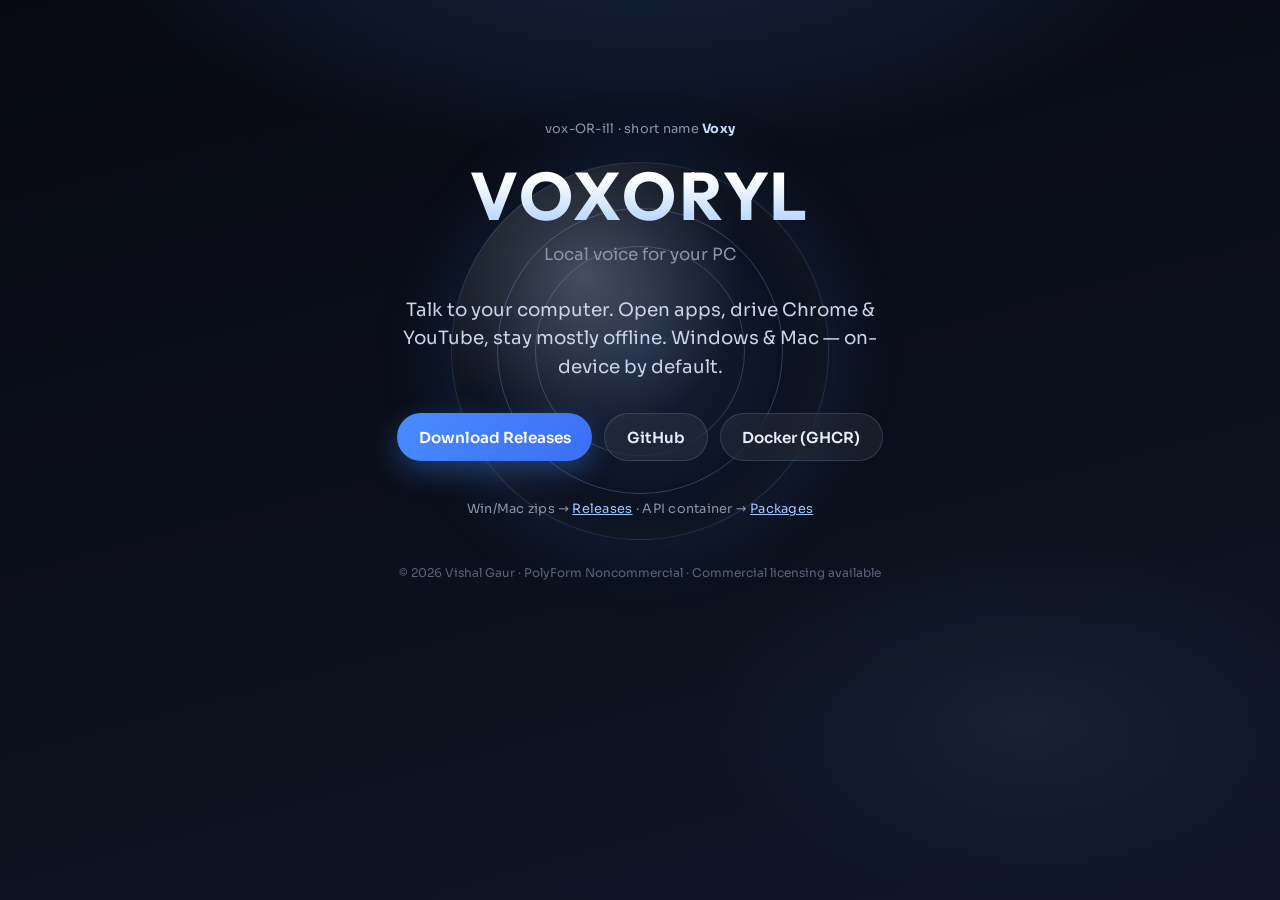
==== docs/index.html @ c4ff41f0 "Make the GitHub repo page premium: visuals, GHCR package, Pages, and community templates. Adds hero/" ====
<!DOCTYPE html>
<html lang="en">
<head>
  <meta charset="utf-8" />
  <meta name="viewport" content="width=device-width, initial-scale=1" />
  <title>VOXORYL — Voxy · Local voice for your PC</title>
  <meta name="description" content="VOXORYL (Voxy) — talk to your computer. Opens apps, Chrome, YouTube. On-device." />
  <meta property="og:title" content="VOXORYL (Voxy)" />
  <meta property="og:description" content="Local PC voice assistant — on-device, Windows & Mac." />
  <meta property="og:image" content="assets/social-preview.png" />
  <meta name="twitter:card" content="summary_large_image" />
  <link rel="icon" href="assets/voxoryl-icon.svg" type="image/svg+xml" />
  <link rel="preconnect" href="https://fonts.googleapis.com" />
  <link rel="preconnect" href="https://fonts.gstatic.com" crossorigin />
  <link href="https://fonts.googleapis.com/css2?family=Outfit:wght@500;600;700&family=Sora:wght@400;500;600&display=swap" rel="stylesheet" />
  <style>
    :root {
      --bg0: #070a12;
      --bg1: #0c101c;
      --ink: #e8eef8;
      --muted: #8a94a6;
      --royal: #4a8cff;
      --glass: rgba(255, 255, 255, 0.06);
      --line: rgba(160, 200, 255, 0.18);
      --font-d: "Outfit", system-ui, sans-serif;
      --font-b: "Sora", system-ui, sans-serif;
    }
    * { box-sizing: border-box; }
    html, body { margin: 0; min-height: 100%; }
    body {
      font-family: var(--font-b);
      color: var(--ink);
      background:
        radial-gradient(ellipse 80% 50% at 50% -10%, rgba(74, 140, 255, 0.22), transparent 55%),
        radial-gradient(ellipse 50% 40% at 80% 80%, rgba(126, 200, 248, 0.08), transparent 50%),
        linear-gradient(165deg, var(--bg0), var(--bg1) 60%, #101628);
      overflow-x: hidden;
    }
    .orb {
      position: fixed;
      width: 42vmin;
      height: 42vmin;
      border-radius: 50%;
      top: 18%;
      left: 50%;
      transform: translateX(-50%);
      background: radial-gradient(circle at 35% 30%, rgba(230, 240, 255, 0.25), transparent 45%),
                  radial-gradient(circle at 50% 50%, rgba(74, 140, 255, 0.15), transparent 70%);
      border: 1px solid var(--line);
      box-shadow: 0 0 80px rgba(74, 140, 255, 0.15), inset 0 0 60px rgba(160, 200, 255, 0.08);
      animation: breathe 7s ease-in-out infinite;
      pointer-events: none;
      z-index: 0;
    }
    .orb::before, .orb::after {
      content: "";
      position: absolute;
      inset: 12%;
      border-radius: 50%;
      border: 1px solid rgba(160, 200, 255, 0.25);
      animation: spin 28s linear infinite;
    }
    .orb::after { inset: 22%; animation-direction: reverse; animation-duration: 18s; border-color: rgba(200, 220, 255, 0.2); }
    @keyframes breathe {
      0%, 100% { transform: translateX(-50%) scale(1); opacity: 0.85; }
      50% { transform: translateX(-50%) scale(1.04); opacity: 1; }
    }
    @keyframes spin { to { transform: rotate(360deg); } }
    @keyframes rise {
      from { opacity: 0; transform: translateY(18px); }
      to { opacity: 1; transform: translateY(0); }
    }
    main {
      position: relative;
      z-index: 1;
      max-width: 720px;
      margin: 0 auto;
      padding: clamp(3rem, 12vh, 7rem) 1.5rem 4rem;
      text-align: center;
      animation: rise 0.9s cubic-bezier(0.22, 1, 0.36, 1) both;
    }
    .brand {
      font-family: var(--font-d);
      font-weight: 700;
      font-size: clamp(2.6rem, 9vw, 4.2rem);
      letter-spacing: 0.04em;
      margin: 0 0 0.35rem;
      background: linear-gradient(180deg, #fff 30%, #a0c8ff);
      -webkit-background-clip: text;
      background-clip: text;
      color: transparent;
    }
    .tag {
      color: var(--muted);
      font-size: 1.05rem;
      margin: 0 0 1.75rem;
      line-height: 1.5;
    }
    .pitch {
      font-size: 1.15rem;
      line-height: 1.55;
      max-width: 28em;
      margin: 0 auto 2rem;
      color: #c8d4e8;
    }
    .cta {
      display: flex;
      flex-wrap: wrap;
      gap: 0.75rem;
      justify-content: center;
      margin-bottom: 2.5rem;
    }
    a.btn {
      display: inline-flex;
      align-items: center;
      gap: 0.4rem;
      padding: 0.85rem 1.35rem;
      border-radius: 999px;
      text-decoration: none;
      font-weight: 600;
      font-size: 0.95rem;
      transition: transform 0.2s ease, box-shadow 0.2s ease;
    }
    a.btn:hover { transform: translateY(-2px); }
    a.primary {
      background: linear-gradient(135deg, #4a8cff, #3b6ef5);
      color: #fff;
      box-shadow: 0 10px 28px rgba(74, 140, 255, 0.35);
    }
    a.ghost {
      background: var(--glass);
      color: var(--ink);
      border: 1px solid var(--line);
      backdrop-filter: blur(12px);
    }
    .meta {
      font-size: 0.8rem;
      color: var(--muted);
      letter-spacing: 0.02em;
    }
    .meta a { color: #a0c8ff; }
    footer {
      margin-top: 3rem;
      font-size: 0.75rem;
      color: #5a6478;
    }
  </style>
</head>
<body>
  <div class="orb" aria-hidden="true"></div>
  <main>
    <p class="meta" style="margin-bottom:1rem">vox-OR-ill · short name <strong style="color:#c8dcff">Voxy</strong></p>
    <h1 class="brand">VOXORYL</h1>
    <p class="tag">Local voice for your PC</p>
    <p class="pitch">Talk to your computer. Open apps, drive Chrome &amp; YouTube, stay mostly offline. Windows &amp; Mac — on-device by default.</p>
    <div class="cta">
      <a class="btn primary" href="https://github.com/vishalgaur1/VOXORYL/releases">Download Releases</a>
      <a class="btn ghost" href="https://github.com/vishalgaur1/VOXORYL">GitHub</a>
      <a class="btn ghost" href="https://github.com/vishalgaur1/VOXORYL/pkgs/container/voxoryl">Docker (GHCR)</a>
    </div>
    <p class="meta">
      Win/Mac zips → <a href="https://github.com/vishalgaur1/VOXORYL/releases">Releases</a>
      · API container → <a href="https://github.com/vishalgaur1/VOXORYL/pkgs/container/voxoryl">Packages</a>
    </p>
    <footer>© 2026 Vishal Gaur · PolyForm Noncommercial · Commercial licensing available</footer>
  </main>
</body>
</html>
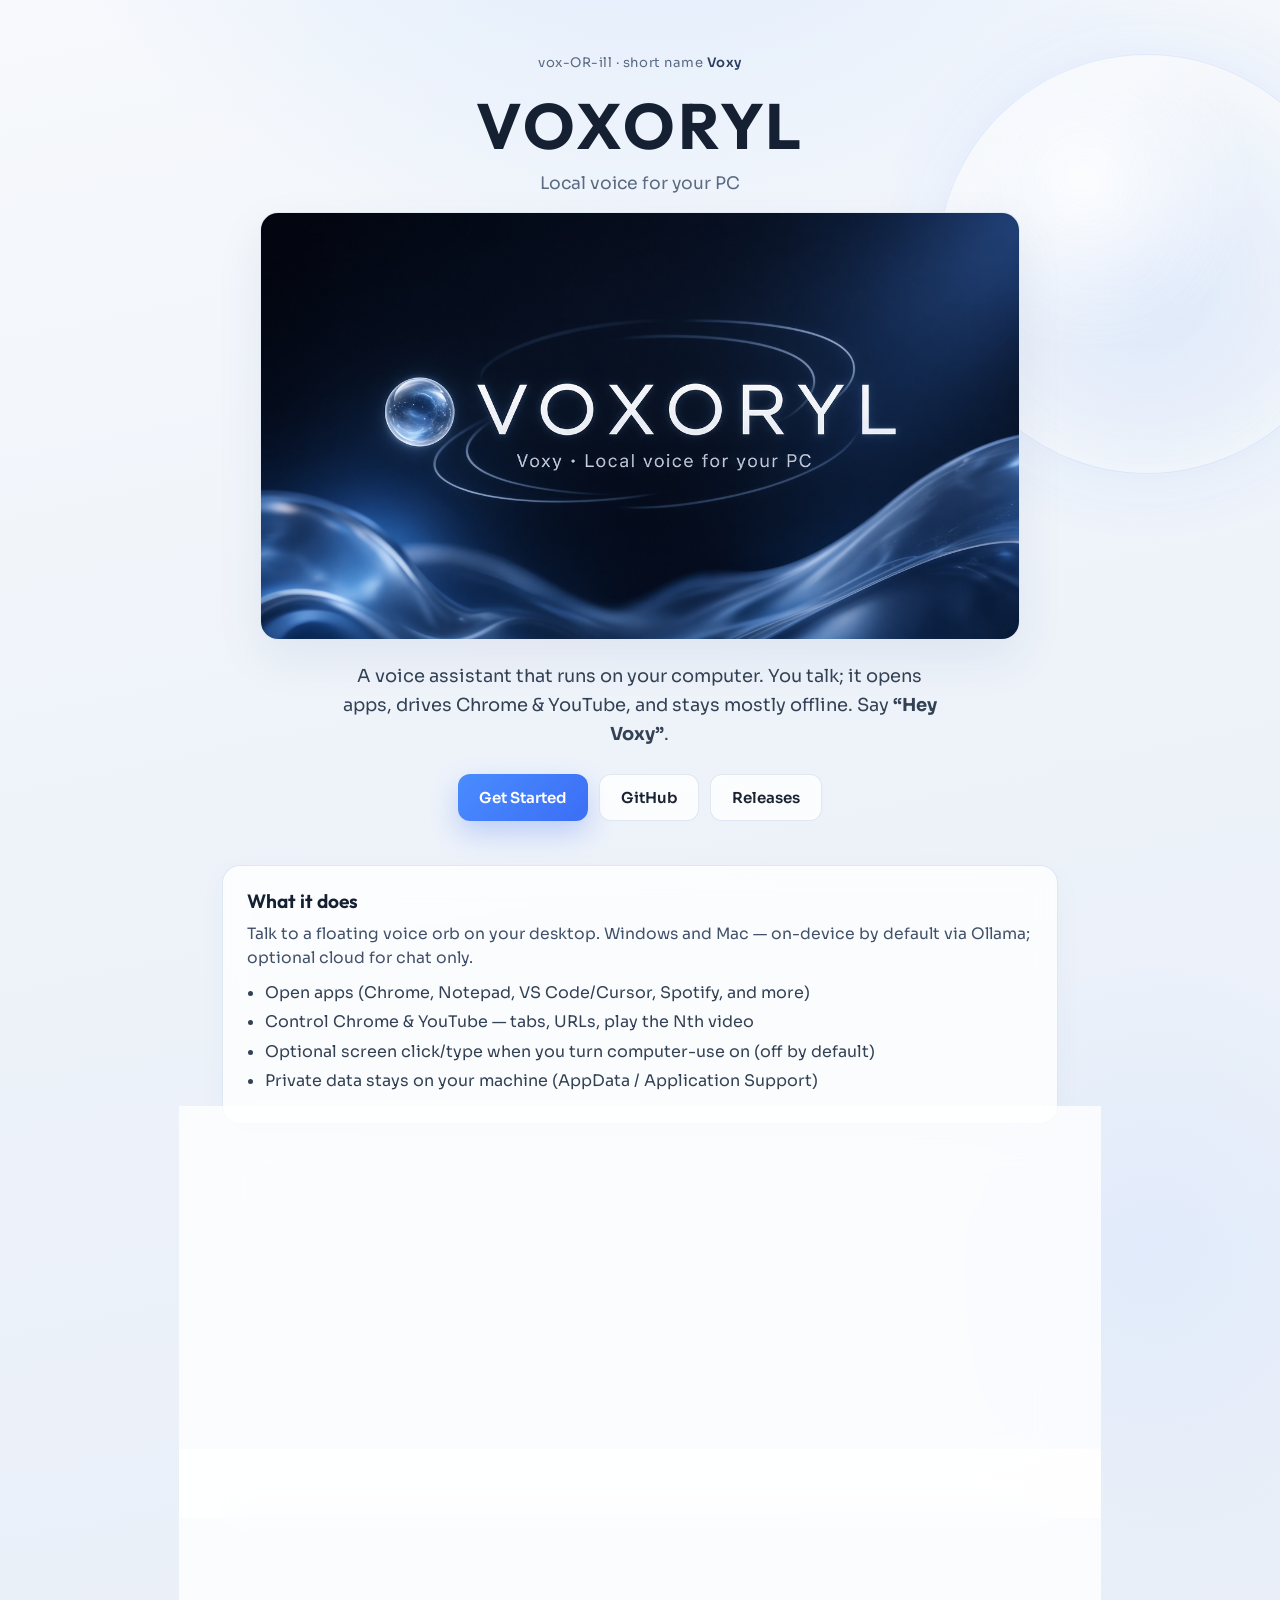
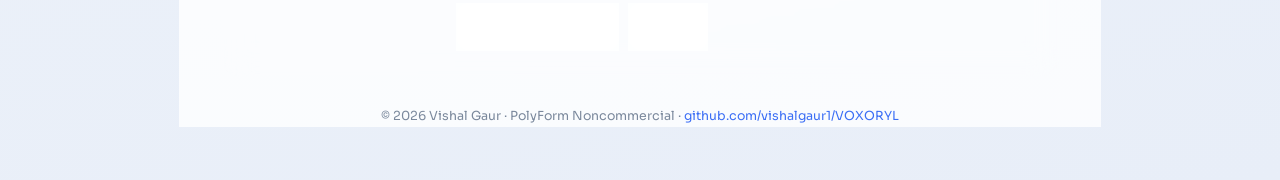
==== commit a192cdc7: "Fix GHCR unknown/unknown attestations and refresh Pages/wiki aura docs. Disable buildx provenance/SB" ====
--- a/docs/index.html
+++ b/docs/index.html
@@ -15,154 +15,254 @@
   <link href="https://fonts.googleapis.com/css2?family=Outfit:wght@500;600;700&family=Sora:wght@400;500;600&display=swap" rel="stylesheet" />
   <style>
     :root {
-      --bg0: #070a12;
-      --bg1: #0c101c;
-      --ink: #e8eef8;
-      --muted: #8a94a6;
-      --royal: #4a8cff;
-      --glass: rgba(255, 255, 255, 0.06);
-      --line: rgba(160, 200, 255, 0.18);
+      --bg0: #f7f9fc;
+      --bg1: #eef3fa;
+      --bg2: #e8eef8;
+      --ink: #1a2332;
+      --muted: #5a6b82;
+      --royal: #3b6ef5;
+      --royal-soft: #4a8cff;
+      --surface: rgba(255, 255, 255, 0.78);
+      --line: rgba(74, 120, 180, 0.16);
+      --shadow: 0 18px 48px rgba(40, 70, 120, 0.08);
       --font-d: "Outfit", system-ui, sans-serif;
       --font-b: "Sora", system-ui, sans-serif;
     }
     * { box-sizing: border-box; }
+    html { scroll-behavior: smooth; }
     html, body { margin: 0; min-height: 100%; }
     body {
       font-family: var(--font-b);
       color: var(--ink);
       background:
-        radial-gradient(ellipse 80% 50% at 50% -10%, rgba(74, 140, 255, 0.22), transparent 55%),
-        radial-gradient(ellipse 50% 40% at 80% 80%, rgba(126, 200, 248, 0.08), transparent 50%),
-        linear-gradient(165deg, var(--bg0), var(--bg1) 60%, #101628);
+        radial-gradient(ellipse 90% 55% at 50% -15%, rgba(160, 200, 255, 0.35), transparent 55%),
+        radial-gradient(ellipse 45% 35% at 90% 70%, rgba(200, 220, 255, 0.28), transparent 50%),
+        linear-gradient(168deg, var(--bg0) 0%, var(--bg1) 42%, var(--bg2) 100%);
       overflow-x: hidden;
     }
     .orb {
       position: fixed;
-      width: 42vmin;
-      height: 42vmin;
+      width: min(48vmin, 420px);
+      height: min(48vmin, 420px);
       border-radius: 50%;
-      top: 18%;
-      left: 50%;
-      transform: translateX(-50%);
-      background: radial-gradient(circle at 35% 30%, rgba(230, 240, 255, 0.25), transparent 45%),
-                  radial-gradient(circle at 50% 50%, rgba(74, 140, 255, 0.15), transparent 70%);
-      border: 1px solid var(--line);
-      box-shadow: 0 0 80px rgba(74, 140, 255, 0.15), inset 0 0 60px rgba(160, 200, 255, 0.08);
-      animation: breathe 7s ease-in-out infinite;
+      top: 6%;
+      right: -6%;
+      background:
+        radial-gradient(circle at 35% 30%, rgba(255, 255, 255, 0.9), transparent 42%),
+        radial-gradient(circle at 50% 55%, rgba(74, 140, 255, 0.14), transparent 68%);
+      border: 1px solid rgba(74, 140, 255, 0.14);
+      box-shadow: 0 0 90px rgba(74, 140, 255, 0.12), inset 0 0 50px rgba(255, 255, 255, 0.45);
+      animation: breathe 8s ease-in-out infinite;
       pointer-events: none;
       z-index: 0;
-    }
-    .orb::before, .orb::after {
-      content: "";
-      position: absolute;
-      inset: 12%;
-      border-radius: 50%;
-      border: 1px solid rgba(160, 200, 255, 0.25);
-      animation: spin 28s linear infinite;
-    }
-    .orb::after { inset: 22%; animation-direction: reverse; animation-duration: 18s; border-color: rgba(200, 220, 255, 0.2); }
+      opacity: 0.85;
+    }
     @keyframes breathe {
-      0%, 100% { transform: translateX(-50%) scale(1); opacity: 0.85; }
-      50% { transform: translateX(-50%) scale(1.04); opacity: 1; }
-    }
-    @keyframes spin { to { transform: rotate(360deg); } }
+      0%, 100% { transform: scale(1); opacity: 0.75; }
+      50% { transform: scale(1.05); opacity: 0.95; }
+    }
     @keyframes rise {
-      from { opacity: 0; transform: translateY(18px); }
+      from { opacity: 0; transform: translateY(16px); }
       to { opacity: 1; transform: translateY(0); }
     }
-    main {
+    .wrap {
       position: relative;
       z-index: 1;
-      max-width: 720px;
+      max-width: 880px;
       margin: 0 auto;
-      padding: clamp(3rem, 12vh, 7rem) 1.5rem 4rem;
+      padding: clamp(2rem, 6vh, 4rem) 1.35rem 3.5rem;
+    }
+    header.hero {
       text-align: center;
-      animation: rise 0.9s cubic-bezier(0.22, 1, 0.36, 1) both;
-    }
-    .brand {
+      animation: rise 0.85s cubic-bezier(0.22, 1, 0.36, 1) both;
+      margin-bottom: 2.75rem;
+    }
+    .eyebrow {
+      font-size: 0.82rem;
+      letter-spacing: 0.04em;
+      color: var(--muted);
+      margin: 0 0 0.85rem;
+    }
+    .eyebrow strong { color: #2a3d5c; font-weight: 600; }
+    h1.brand {
       font-family: var(--font-d);
       font-weight: 700;
-      font-size: clamp(2.6rem, 9vw, 4.2rem);
-      letter-spacing: 0.04em;
-      margin: 0 0 0.35rem;
-      background: linear-gradient(180deg, #fff 30%, #a0c8ff);
-      -webkit-background-clip: text;
-      background-clip: text;
-      color: transparent;
-    }
-    .tag {
+      font-size: clamp(2.7rem, 9vw, 4rem);
+      letter-spacing: 0.045em;
+      margin: 0 0 0.4rem;
+      color: #152033;
+    }
+    .tagline {
+      margin: 0 0 1.1rem;
+      font-size: 1.08rem;
       color: var(--muted);
-      font-size: 1.05rem;
-      margin: 0 0 1.75rem;
-      line-height: 1.5;
+    }
+    .hero-banner {
+      display: block;
+      width: 100%;
+      max-width: 760px;
+      margin: 0 auto 1.4rem;
+      border-radius: 18px;
+      border: 1px solid var(--line);
+      box-shadow: var(--shadow);
+      background: #fff;
     }
     .pitch {
-      font-size: 1.15rem;
-      line-height: 1.55;
-      max-width: 28em;
-      margin: 0 auto 2rem;
-      color: #c8d4e8;
+      font-size: 1.12rem;
+      line-height: 1.6;
+      max-width: 34em;
+      margin: 0 auto 1.6rem;
+      color: #334155;
     }
     .cta {
       display: flex;
       flex-wrap: wrap;
-      gap: 0.75rem;
+      gap: 0.7rem;
       justify-content: center;
-      margin-bottom: 2.5rem;
+      margin-bottom: 0.5rem;
     }
     a.btn {
       display: inline-flex;
       align-items: center;
       gap: 0.4rem;
-      padding: 0.85rem 1.35rem;
-      border-radius: 999px;
+      padding: 0.82rem 1.3rem;
+      border-radius: 12px;
       text-decoration: none;
       font-weight: 600;
-      font-size: 0.95rem;
-      transition: transform 0.2s ease, box-shadow 0.2s ease;
+      font-size: 0.94rem;
+      transition: transform 0.2s ease, box-shadow 0.2s ease, background 0.2s ease;
     }
     a.btn:hover { transform: translateY(-2px); }
     a.primary {
-      background: linear-gradient(135deg, #4a8cff, #3b6ef5);
+      background: linear-gradient(135deg, var(--royal-soft), var(--royal));
       color: #fff;
-      box-shadow: 0 10px 28px rgba(74, 140, 255, 0.35);
+      box-shadow: 0 12px 28px rgba(59, 110, 245, 0.28);
     }
     a.ghost {
-      background: var(--glass);
+      background: var(--surface);
       color: var(--ink);
       border: 1px solid var(--line);
-      backdrop-filter: blur(12px);
-    }
-    .meta {
-      font-size: 0.8rem;
-      color: var(--muted);
-      letter-spacing: 0.02em;
-    }
-    .meta a { color: #a0c8ff; }
+      backdrop-filter: blur(10px);
+    }
+    a.ghost:hover { background: #fff; }
+    section {
+      animation: rise 1s cubic-bezier(0.22, 1, 0.36, 1) 0.12s both;
+      background: var(--surface);
+      border: 1px solid var(--line);
+      border-radius: 18px;
+      padding: 1.45rem 1.5rem 1.55rem;
+      margin-bottom: 1rem;
+      backdrop-filter: blur(14px);
+      box-shadow: 0 8px 28px rgba(40, 70, 120, 0.04);
+      text-align: left;
+    }
+    section h2 {
+      font-family: var(--font-d);
+      font-size: 1.2rem;
+      font-weight: 650;
+      margin: 0 0 0.55rem;
+      color: #152033;
+    }
+    section p {
+      margin: 0;
+      color: #42516a;
+      line-height: 1.55;
+      font-size: 0.98rem;
+    }
+    ul.clean {
+      margin: 0.65rem 0 0;
+      padding: 0 0 0 1.15rem;
+      color: #334155;
+      line-height: 1.55;
+    }
+    ul.clean li { margin: 0.28rem 0; }
+    pre.install {
+      margin: 0.85rem 0 0;
+      padding: 0.9rem 1rem;
+      border-radius: 12px;
+      background: #f3f6fb;
+      border: 1px solid var(--line);
+      overflow-x: auto;
+      font-size: 0.82rem;
+      line-height: 1.5;
+      color: #243044;
+    }
+    .row-links {
+      display: flex;
+      flex-wrap: wrap;
+      gap: 0.65rem;
+      margin-top: 0.9rem;
+    }
     footer {
-      margin-top: 3rem;
-      font-size: 0.75rem;
-      color: #5a6478;
+      margin-top: 2rem;
+      text-align: center;
+      font-size: 0.78rem;
+      color: #7a889c;
+      animation: rise 1s cubic-bezier(0.22, 1, 0.36, 1) 0.2s both;
+    }
+    footer a { color: #3b6ef5; text-decoration: none; }
+    footer a:hover { text-decoration: underline; }
+    @media (max-width: 560px) {
+      section { padding: 1.2rem 1.1rem; }
+      a.btn { width: 100%; justify-content: center; }
+      .orb { opacity: 0.45; top: 0; }
     }
   </style>
 </head>
 <body>
   <div class="orb" aria-hidden="true"></div>
-  <main>
-    <p class="meta" style="margin-bottom:1rem">vox-OR-ill · short name <strong style="color:#c8dcff">Voxy</strong></p>
-    <h1 class="brand">VOXORYL</h1>
-    <p class="tag">Local voice for your PC</p>
-    <p class="pitch">Talk to your computer. Open apps, drive Chrome &amp; YouTube, stay mostly offline. Windows &amp; Mac — on-device by default.</p>
-    <div class="cta">
-      <a class="btn primary" href="https://github.com/vishalgaur1/VOXORYL/releases">Download Releases</a>
-      <a class="btn ghost" href="https://github.com/vishalgaur1/VOXORYL">GitHub</a>
-      <a class="btn ghost" href="https://github.com/vishalgaur1/VOXORYL/pkgs/container/voxoryl">Docker (GHCR)</a>
-    </div>
-    <p class="meta">
-      Win/Mac zips → <a href="https://github.com/vishalgaur1/VOXORYL/releases">Releases</a>
-      · API container → <a href="https://github.com/vishalgaur1/VOXORYL/pkgs/container/voxoryl">Packages</a>
-    </p>
-    <footer>© 2026 Vishal Gaur · PolyForm Noncommercial · Commercial licensing available</footer>
-  </main>
+  <div class="wrap">
+    <header class="hero">
+      <p class="eyebrow">vox-OR-ill · short name <strong>Voxy</strong></p>
+      <h1 class="brand">VOXORYL</h1>
+      <p class="tagline">Local voice for your PC</p>
+      <img class="hero-banner" src="assets/hero-banner.png" width="760" height="auto" alt="VOXORYL — local voice for your PC" />
+      <p class="pitch">A voice assistant that runs on your computer. You talk; it opens apps, drives Chrome &amp; YouTube, and stays mostly offline. Say <strong>“Hey Voxy”</strong>.</p>
+      <div class="cta">
+        <a class="btn primary" href="https://github.com/vishalgaur1/VOXORYL#quick-start">Get Started</a>
+        <a class="btn ghost" href="https://github.com/vishalgaur1/VOXORYL">GitHub</a>
+        <a class="btn ghost" href="https://github.com/vishalgaur1/VOXORYL/releases">Releases</a>
+      </div>
+    </header>
+
+    <section id="what">
+      <h2>What it does</h2>
+      <p>Talk to a floating voice orb on your desktop. Windows and Mac — on-device by default via Ollama; optional cloud for chat only.</p>
+      <ul class="clean">
+        <li>Open apps (Chrome, Notepad, VS Code/Cursor, Spotify, and more)</li>
+        <li>Control Chrome &amp; YouTube — tabs, URLs, play the Nth video</li>
+        <li>Optional screen click/type when you turn computer-use on (off by default)</li>
+        <li>Private data stays on your machine (AppData / Application Support)</li>
+      </ul>
+    </section>
+
+    <section id="install">
+      <h2>Install</h2>
+      <p>Python 3.11+, optional <a href="https://ollama.com/download">Ollama</a>. Clone, make a venv, install, run:</p>
+      <pre class="install">git clone https://github.com/vishalgaur1/VOXORYL.git
+cd VOXORYL
+python -m venv .venv
+# Windows: .\.venv\Scripts\Activate.ps1
+# macOS:   source .venv/bin/activate
+pip install -e .
+python -m voxoryl</pre>
+      <p style="margin-top:0.85rem">Full notes live in the <a href="https://github.com/vishalgaur1/VOXORYL#quick-start">README</a>.</p>
+    </section>
+
+    <section id="download">
+      <h2>Download</h2>
+      <p>Prefer a zip? Grab the latest Win / Mac builds from Releases. Docker API image is on GHCR if you want the container path.</p>
+      <div class="row-links">
+        <a class="btn primary" href="https://github.com/vishalgaur1/VOXORYL/releases">Releases (Win / Mac)</a>
+        <a class="btn ghost" href="https://github.com/vishalgaur1/VOXORYL/pkgs/container/voxoryl">Docker (GHCR)</a>
+        <a class="btn ghost" href="https://github.com/vishalgaur1/VOXORYL/wiki">Wiki</a>
+      </div>
+    </section>
+
+    <footer>
+      © 2026 Vishal Gaur · PolyForm Noncommercial ·
+      <a href="https://github.com/vishalgaur1/VOXORYL">github.com/vishalgaur1/VOXORYL</a>
+    </footer>
+  </div>
 </body>
 </html>
